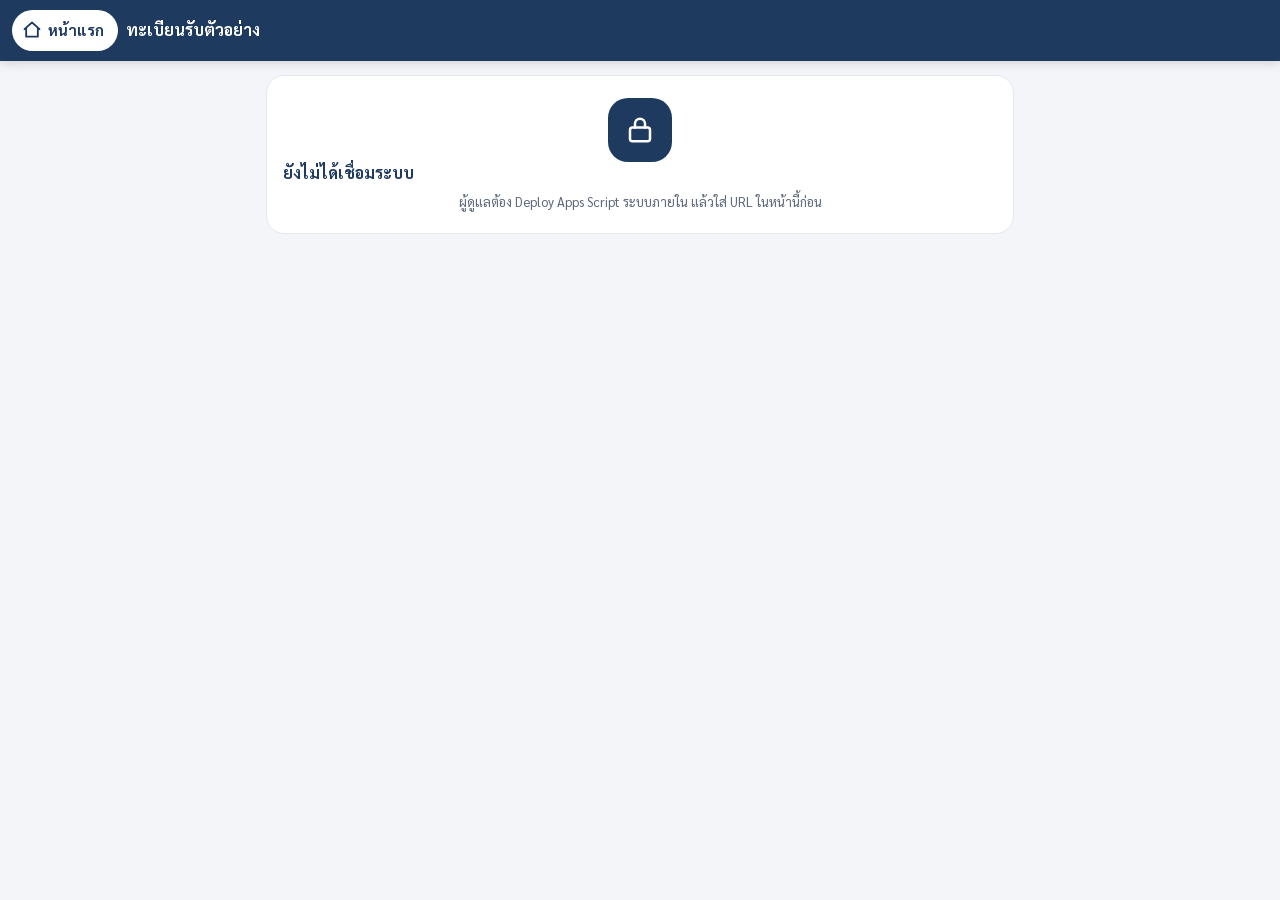
==== staff/index.html @ 274a719c "เพิ่มระบบภายใน สตว.: ทะเบียนรับตัวอย่าง (ลงรับ · ถ่ายรูปพร้อมลายน้ำ · ติดตามสถานะ/ผลทดสอบ) · การ์ดหน" ====
<!doctype html>
<html lang="th">
<head>
<meta charset="utf-8">
<meta name="viewport" content="width=device-width, initial-scale=1, viewport-fit=cover">
<meta name="theme-color" content="#1F3A5F">
<meta name="robots" content="noindex, nofollow">
<title>ทะเบียนรับตัวอย่าง · สตว.</title>
<link rel="preconnect" href="https://fonts.googleapis.com">
<link href="https://fonts.googleapis.com/css2?family=Sarabun:wght@400;600;700&display=swap" rel="stylesheet">
<link rel="manifest" href="../manifest.webmanifest">
<link rel="icon" type="image/png" href="../icons/favicon-64.png">
<link rel="apple-touch-icon" href="../icons/apple-touch-icon.png">
<link rel="stylesheet" href="../css/style.css?v=71">
</head>
<body class="stf">
<header class="appbar">
  <a class="home" href="../index.html"><svg viewBox="0 0 24 24" fill="none" stroke="currentColor" stroke-width="2.2" stroke-linecap="round" stroke-linejoin="round"><path d="M3 11l9-8 9 8M5 10v10h14V10"/></svg>หน้าแรก</a>
  <div class="ttl" id="ttl">ทะเบียนรับตัวอย่าง</div>
  <button class="who" id="who" type="button" hidden aria-label="ผู้ใช้"></button>
</header>
<main class="sx" id="app" aria-live="polite"><p class="ref" style="margin-top:24px">กำลังโหลด…</p></main>
<div class="toast" id="toast" role="status" hidden></div>
<noscript><p class="sx">ต้องเปิด JavaScript เพื่อใช้ระบบนี้</p></noscript>
<!-- URL Web app ของ Apps Script ระบบภายใน (Code-staff.gs) · ใส่หลัง Deploy · ข้อมูลอยู่หลัง PIN ไม่อยู่ในหน้านี้ -->
<script>window.STAFF_API = window.STAFF_API || '';</script>
<script src="../js/staff.js?v=71"></script>
<script>if("serviceWorker" in navigator)addEventListener("load",()=>navigator.serviceWorker.register("../sw.js").catch(()=>{}));</script>
</body>
</html>
---- css/style.css ----
/* เว็บเกณฑ์การนำส่งวัสดุ General Test — สตว. สทช.14 · ดีไซน์ A (แอปการ์ด) ใช้ร่วมทุกหน้า */
:root{
  --bg:#F3F5F9; --card:#FFFFFF; --ink:#14213D; --muted:#5C6779; --line:#E3E8EF;
  --pri:#1F3A5F; --pri-2:#2E5582; --pri-ink:#1F3A5F; --acc:#E8792B; --acc-ink:#B4531A; --acc-bg:#FFF1E6; --tile:#EAF0F8;
  --ok:#1E7B4F; --ok-bg:#E7F5EE; --ok-line:#A6D9BE; --bad:#B23B2E; --bad-bg:#FCECEA; --bad-line:#EDB4AC;
  --todo:#FFF6CC; --todo-ink:#6B5300; --shadow:0 6px 20px rgba(20,33,61,.08);
  color-scheme:light;
}
@media (prefers-color-scheme: dark){
  :root:not([data-theme="light"]){
    --bg:#0E141C; --card:#18212C; --ink:#EEF2F7; --muted:#A9B4C3; --line:#2A3646;
    --pri-ink:#9CC0EE; --acc:#FF9A4D; --acc-ink:#FFB27A; --acc-bg:#3A2716; --tile:#1F2B3A;
    --ok:#5FD39A; --ok-bg:#12291E; --ok-line:#2C5A43; --bad:#FF9385; --bad-bg:#33191A; --bad-line:#6A2F2B;
    --todo:#3A3416; --todo-ink:#F5DE85; --shadow:0 6px 20px rgba(0,0,0,.35);
    color-scheme:dark;
  }
}
:root[data-theme="dark"]{
  --bg:#0E141C; --card:#18212C; --ink:#EEF2F7; --muted:#A9B4C3; --line:#2A3646;
  --pri-ink:#9CC0EE; --acc:#FF9A4D; --acc-ink:#FFB27A; --acc-bg:#3A2716; --tile:#1F2B3A;
  --ok:#5FD39A; --ok-bg:#12291E; --ok-line:#2C5A43; --bad:#FF9385; --bad-bg:#33191A; --bad-line:#6A2F2B;
  --todo:#3A3416; --todo-ink:#F5DE85; --shadow:0 6px 20px rgba(0,0,0,.35); color-scheme:dark;
}
*{box-sizing:border-box}
html,body{margin:0}
html{-webkit-text-size-adjust:100%}
body{font-family:"Sarabun",system-ui,sans-serif;font-size:17px;line-height:1.65;color:var(--ink);background:var(--bg);-webkit-font-smoothing:antialiased}
a{color:var(--pri-ink)}
::selection{background:var(--acc);color:#fff}
img{max-width:100%}

/* ---------- แถบบนของหน้าย่อย: ปุ่มหน้าแรก ---------- */
.appbar{position:sticky;top:0;z-index:20;display:flex;align-items:center;gap:10px;padding:10px 12px;background:var(--pri);color:#fff;box-shadow:0 2px 10px rgba(0,0,0,.15)}
.appbar .home{display:inline-flex;align-items:center;gap:6px;flex:none;padding:8px 14px 8px 10px;border-radius:999px;background:#fff;color:#1F3A5F;font-weight:700;font-size:15px;text-decoration:none;min-height:40px}
.appbar .home svg{width:20px;height:20px}
.appbar .ttl{flex:1;min-width:0;font-weight:700;font-size:16px;line-height:1.25;white-space:nowrap;overflow:hidden;text-overflow:ellipsis}
.pagehead{background:linear-gradient(160deg,#1F3A5F,#2E5582);color:#fff;padding:14px 18px 22px;border-radius:0 0 22px 22px}
.pagehead .kick{font-size:13px;opacity:.85}
.pagehead h1{margin:2px 0 4px;font-size:24px;line-height:1.3}
.pagehead p{margin:0;font-size:15px;opacity:.9}

/* ---------- หน้าแรก ---------- */
.hero{background:linear-gradient(160deg,#1F3A5F,#2E5582);color:#fff;padding:24px 18px 66px;border-radius:0 0 26px 26px}
.hero small{display:block;opacity:.85;font-size:13px}
.hero h1{margin:6px 0 4px;font-size:34px;line-height:1.2;letter-spacing:.01em}
.hero p{margin:0;opacity:.92;font-size:15.5px}
.cta{display:flex;gap:14px;align-items:center;margin:-46px 16px 0;padding:16px;background:var(--card);border:1px solid var(--line);border-radius:20px;box-shadow:var(--shadow);text-decoration:none;color:var(--ink);position:relative}
.cta .ic{width:54px;height:54px;border-radius:16px;background:var(--acc);display:grid;place-items:center;flex:none}
.cta b{display:block;font-size:19px;line-height:1.3}
.cta span{display:block;font-size:14px;color:var(--muted);line-height:1.4}
.cta .go{margin-left:auto;color:var(--acc);flex:none}
.wrap{max-width:780px;margin:0 auto}
.lbl{font-size:17px;font-weight:700;margin:24px 18px 10px}
.lbl .lsub{font-size:13px;font-weight:500;color:var(--muted);margin-top:2px}
.flow{display:grid;grid-template-columns:repeat(4,1fr);gap:8px;margin:0 16px}
.flow .st{background:var(--card);border:1px solid var(--line);border-radius:16px;padding:12px 6px 10px;text-align:center}
.flow .n{width:36px;height:36px;margin:0 auto 6px;border-radius:50%;background:var(--acc-bg);color:var(--acc);display:grid;place-items:center}
.flow b{display:block;font-size:14.5px;line-height:1.3}
.flow span{display:block;font-size:12.5px;color:var(--muted);line-height:1.35;margin-top:2px}
.tiles{display:grid;grid-template-columns:1fr 1fr;gap:10px;margin:0 16px}
.tiles a{display:block;background:var(--card);border:1px solid var(--line);border-radius:18px;padding:14px;min-height:124px;text-decoration:none;color:var(--ink)}
.tiles a:active,.cta:active{transform:scale(.98)}
.tiles .ti{width:42px;height:42px;border-radius:12px;background:var(--tile);color:var(--pri-ink);display:grid;place-items:center;margin-bottom:10px}
.tiles b{display:block;font-size:16px;line-height:1.3}
.tiles span{display:block;font-size:13px;color:var(--muted);line-height:1.4;margin-top:2px}
.contact{margin:18px 16px 0;background:var(--card);border:1px solid var(--line);border-radius:18px;padding:14px 16px;display:flex;gap:12px;align-items:center}
.contact .ti{width:42px;height:42px;border-radius:12px;background:var(--acc-bg);color:var(--acc);display:grid;place-items:center;flex:none}
.contact b{display:block;font-size:15.5px}
.contact a{font-weight:700;text-decoration:none;color:var(--acc-ink)}
.contact span{font-size:13.5px;color:var(--muted)}
@media(min-width:620px){.tiles{grid-template-columns:repeat(4,1fr)}}

/* ---------- เนื้อหาหน้าย่อย ---------- */
nav.chips{position:sticky;top:60px;z-index:10;background:var(--bg);overflow-x:auto;white-space:nowrap;padding:12px 16px 8px;scrollbar-width:none}
nav.chips::-webkit-scrollbar{display:none}
nav.chips a{display:inline-block;margin-right:6px;padding:6px 14px;border:1px solid var(--line);border-radius:99px;background:var(--card);color:var(--ink);text-decoration:none;font-size:14.5px}
nav.chips a:active,nav.chips a:hover{border-color:var(--acc);color:var(--acc-ink)}
main{max-width:780px;margin:0 auto;padding:6px 16px 24px}
section{background:var(--card);border:1px solid var(--line);border-radius:18px;padding:18px 16px;margin-bottom:14px;scroll-margin-top:120px}
h2{margin:0 0 12px;font-size:19px;color:var(--pri-ink);display:flex;gap:10px;align-items:center;line-height:1.35}
h2 .n{flex:none;width:32px;height:32px;border-radius:10px;background:var(--acc-bg);color:var(--acc);font-size:15px;display:grid;place-items:center;font-weight:700}
h3{font-size:17px;margin:16px 0 6px;color:var(--pri-ink)}
p{margin:6px 0}
ul{padding-left:22px}
.tw{overflow-x:auto;-webkit-overflow-scrolling:touch;margin:0 -4px;padding:0 4px}
table{width:100%;border-collapse:collapse;font-size:15px}
th,td{border-bottom:1px solid var(--line);padding:8px 8px;text-align:left;vertical-align:top}
th{background:var(--tile);color:var(--pri-ink);font-weight:700;border-bottom:0}
th:first-child{border-radius:10px 0 0 10px} th:last-child{border-radius:0 10px 10px 0}
td.c,th.c{text-align:center}
.ref{color:var(--muted);font-size:13px}
.note{background:var(--acc-bg);border-left:4px solid var(--acc);padding:10px 12px;font-size:15px;margin-top:12px;border-radius:0 10px 10px 0}
.todo{background:var(--todo);color:var(--todo-ink);border:1px dashed #C9A400;padding:1px 6px;border-radius:6px;font-size:14px}
.grid2{display:grid;grid-template-columns:1fr;gap:12px}
@media(min-width:620px){.grid2{grid-template-columns:1fr 1fr}}
.card{border-radius:14px;padding:12px 14px}
.card.ok{background:var(--ok-bg);border:1px solid var(--ok-line)}
.card.bad{background:var(--bad-bg);border:1px solid var(--bad-line)}
.card h3{margin-top:0}
.card.ok h3{color:var(--ok)} .card.bad h3{color:var(--bad)}
.card ul{margin:6px 0 0;padding-left:20px}
.photo{height:110px;border-radius:10px;background:repeating-linear-gradient(45deg,rgba(127,127,127,.12) 0 10px,transparent 10px 20px);border:1px dashed var(--muted);display:grid;place-items:center;color:var(--muted);font-size:14px;margin-bottom:8px}
.btn{display:block;text-decoration:none;text-align:center;padding:13px;border-radius:14px;background:var(--pri);color:#fff;margin-bottom:10px;font-weight:700}
.back{display:none}
ol.steps{counter-reset:s;list-style:none;padding:0;margin:8px 0}
ol.steps li{counter-increment:s;position:relative;padding:8px 0 8px 42px;border-bottom:1px dashed var(--line)}
ol.steps li:last-child{border-bottom:0}
ol.steps li::before{content:counter(s);position:absolute;left:0;top:8px;width:30px;height:30px;border-radius:50%;background:var(--acc);color:#fff;font-weight:700;display:grid;place-items:center;font-size:14px}
ol.steps li.fig{padding-left:0;border:0;counter-increment:none}
ol.steps li.fig::before{display:none}
details{border:1px solid var(--line);border-radius:14px;margin:8px 0;background:var(--card)}
details summary{cursor:pointer;padding:12px 14px;font-weight:700;color:var(--pri-ink);list-style:none}
details summary::-webkit-details-marker{display:none}
details summary::after{content:'＋';float:right;color:var(--muted)}
details[open] summary::after{content:'－'}
details .in{padding:0 14px 14px}
figure{margin:10px 0}
figure svg{width:100%;height:auto;display:block;background:#fff;border-radius:10px}
figure img{border-radius:10px;background:#fff}
figcaption{font-size:13px;color:var(--muted);text-align:center;margin-top:4px}
footer{max-width:780px;margin:0 auto;padding:8px 18px 36px;font-size:13px;color:var(--muted)}
.tohome{display:flex;justify-content:center;align-items:center;gap:8px;margin:6px 16px 0;padding:14px;border-radius:14px;border:1.5px solid var(--pri-ink);color:var(--pri-ink);font-weight:700;text-decoration:none;background:var(--card)}
.search{width:100%;font:inherit;font-size:16px;padding:12px 14px;border-radius:14px;border:1px solid var(--line);background:var(--card);color:var(--ink);margin:0 0 10px}
.search::placeholder{color:var(--muted)}
.std{display:flex;gap:12px;align-items:center;padding:12px 2px;border-bottom:1px solid var(--line);text-decoration:none;color:var(--ink)}
.std:last-child{border-bottom:0}
.std .no{flex:none;min-width:108px;max-width:132px;font-weight:700;color:var(--pri-ink);font-size:14.5px;line-height:1.3}
.std .nm{flex:1;font-size:15px;line-height:1.4}
.std .pdf{flex:none;font-size:12px;font-weight:700;color:var(--acc-ink);border:1px solid var(--acc);border-radius:8px;padding:2px 8px}
.cnt{font-size:13px;font-weight:600;color:var(--muted);margin-left:auto}
/* ปุ่ม/ลิงก์ PDF มทช. */
.mpdfs{display:flex;flex-wrap:wrap;gap:6px;align-items:center;margin:0 0 10px}
.mpdf{display:inline-flex;gap:6px;align-items:center;padding:6px 12px;border-radius:99px;border:1.5px solid var(--acc);background:var(--acc-bg);color:var(--acc-ink);font-weight:700;font-size:14px;text-decoration:none;line-height:1.2}
.mpdf:active{transform:scale(.97)}
a.mlink{color:inherit;text-decoration:underline;text-decoration-color:var(--acc);text-decoration-thickness:2px;text-underline-offset:3px}
/* คลังรูปวัสดุ */
.gal{display:grid;grid-template-columns:1fr 1fr;gap:6px;margin-bottom:8px}
.gal.one{grid-template-columns:1fr}
.gal .photo{grid-column:1/-1;margin:0}
.ph{position:relative;margin:0;border-radius:10px;overflow:hidden;background:var(--tile);aspect-ratio:4/3}
.ph img{width:100%;height:100%;object-fit:cover;display:block;cursor:zoom-in}
.ph figcaption{position:absolute;left:0;right:0;bottom:0;margin:0;padding:3px 6px;font-size:12px;line-height:1.3;color:#fff;text-align:left;background:linear-gradient(transparent,rgba(0,0,0,.7))}
.phdel{position:absolute;top:6px;right:6px;width:32px;height:32px;border-radius:50%;border:0;background:#B23B2E;color:#fff;font-size:22px;font-weight:700;line-height:1;cursor:pointer;box-shadow:0 2px 6px rgba(0,0,0,.3)}
.phadd{display:grid;place-items:center;align-content:center;gap:2px;aspect-ratio:4/3;border-radius:10px;border:2px dashed var(--acc);color:var(--acc-ink);font-weight:700;font-size:14px;cursor:pointer;background:var(--card)}
.phadd span{font-size:30px;line-height:1}
.phbar{display:flex;flex-wrap:wrap;gap:10px;align-items:center;margin:4px 0 0}
.phedit{font:inherit;font-size:14px;font-weight:700;padding:9px 14px;border-radius:12px;border:1.5px solid var(--line);background:var(--card);color:var(--muted);cursor:pointer}
.phmsg{font-size:14px;color:var(--muted)} .phmsg.err{color:var(--bad)}
.lb{position:fixed;inset:0;z-index:50;background:rgba(0,0,0,.88);display:grid;place-items:center;padding:16px}
.lb img{max-width:100%;max-height:100%;border-radius:8px}
/* หน้าแรก: ปริมาณตัวอย่างและความถี่ */
.qty{margin:0 16px}
.qty details{border-radius:18px;margin:0 0 10px}
.qty summary{font-size:16px}
.qi{padding:10px 14px;border-top:1px solid var(--line)}
.qi.sub{padding-left:30px;border-top-style:dashed;background:color-mix(in srgb,var(--line) 18%,transparent)}.qi.sub .qh b{font-size:15px}
.qh{display:flex;gap:6px;align-items:flex-start;margin-bottom:4px}
.qh b{font-size:16px;flex:1 1 auto;min-width:0;line-height:1.35;padding-top:2px}
.qh .mchip{flex:none}
.qlink{color:var(--pri-ink);font-weight:600;text-decoration:underline;text-underline-offset:2px}
.qh .chips2{display:flex;flex-direction:column;align-items:flex-end;gap:4px;flex:none}
.qd{font-size:14.5px;line-height:1.45;display:flex;gap:8px}
.qd span{flex:none;width:44px;color:var(--muted);font-size:13px;padding-top:1px}
.ctq .qd span{width:44%;font-size:13.5px;line-height:1.4}
.mchip{display:inline-block;padding:2px 10px;border-radius:99px;border:1.5px solid var(--acc);background:var(--acc-bg);color:var(--acc-ink);font-size:12.5px;font-weight:700;text-decoration:none;white-space:nowrap}
.mchip.off{border-color:var(--line);background:var(--tile);color:var(--muted)}
.mchip.none{border:1px dashed #C9A400;background:var(--todo);color:var(--todo-ink);font-weight:600}
.qref{margin:2px 4px 0}
/* ข้อความใหญ่ (ตั้งค่าตัวอักษรใหญ่บนมือถือ) ไม่ล้นจอ */
.contact{flex-wrap:wrap}.contact>div{min-width:0;flex:1}
.cta>div{min-width:0}
.tiles a,.flow .st{min-width:0;overflow-wrap:anywhere}
/* ปัญหาอุปสรรคที่พบบ่อย */
.is{border:1px solid var(--line);border-radius:14px;padding:12px 14px;margin:0 0 10px;background:var(--bg)}
.ish{display:flex;flex-wrap:wrap;gap:6px 8px;align-items:flex-start}
.ish b{font-size:16px;flex:1;min-width:60%;line-height:1.4}
.is p{margin:8px 0 0;font-size:15px;line-height:1.55}
.isl{display:block;font-size:12.5px;font-weight:700;color:var(--muted)}
.is p.fix .isl{color:var(--ok)}
.is .gal{margin:10px 0 0}
.isbtn{display:flex;gap:8px;margin-top:10px}
.isbtn .btn{margin:0;flex:1;font:inherit;font-weight:700;cursor:pointer;border:0}
.btn.ghost{background:transparent;color:var(--ink);border:1.5px solid var(--line)!important}
.btn.sm{padding:8px 12px;font-size:14px}
.btn.del{color:var(--bad)}
.isnew{width:100%;font:inherit;font-weight:700;font-size:15px;padding:12px;border-radius:14px;border:2px dashed var(--acc);background:var(--acc-bg);color:var(--acc-ink);cursor:pointer;margin-bottom:10px}
.isf{border:1.5px solid var(--acc);border-radius:14px;padding:12px;margin:0 0 10px;background:var(--card)}
.isf label{display:block;font-size:13.5px;font-weight:700;color:var(--muted);margin:0 0 8px}
.isf input,.isf select,.isf textarea{display:block;width:100%;margin-top:3px;font:inherit;font-size:16px;font-weight:400;padding:9px 10px;border-radius:10px;border:1px solid var(--line);background:var(--card);color:var(--ink)}
@media(max-width:340px){.flow{grid-template-columns:1fr 1fr}.cta{margin-left:10px;margin-right:10px}}
.ver{display:inline-block;margin-top:6px;font-size:12px;opacity:.85}
.install{margin:14px 16px 0;border-radius:18px}
.credit{display:inline-block;margin-top:2px;font-size:11.5px;opacity:.8}.credit a{color:inherit}
.credit a{white-space:nowrap}
[hidden]{display:none!important}
.sgrp{border-radius:16px;margin:0 0 10px}
.sgrp summary{font-size:15.5px;line-height:1.4}
.sgrp .in{padding:0 12px 6px}
.fold{display:inline-block;margin:0 0 4px;font-size:12.5px;font-weight:600;color:var(--acc-ink);text-decoration:none;border:1px solid var(--acc);border-radius:99px;padding:2px 10px}

.look{margin:0 0 6px;padding:4px 10px;border-left:3px solid var(--ok);background:var(--ok-bg);border-radius:0 8px 8px 0;font-size:14.5px;line-height:1.45}
.look::before{content:"✓ ";font-weight:700;color:var(--ok)}
table.mx{table-layout:fixed}
table.mx td,table.mx th{padding:9px 6px}
table.mx td:first-child{font-weight:600}
table.gr td,table.gr th{padding:8px 1px;font-size:13.5px;letter-spacing:-.2px}
table.mx td.nb{font-weight:400}

/* ปุ่มลัดคลังความรู้ ใต้การ์ดสร้างใบนำส่ง */
.quick{display:grid;grid-template-columns:repeat(4,1fr);gap:8px;margin:12px 16px 0}
.quick a{display:flex;flex-direction:column;align-items:center;gap:6px;background:var(--card);border:1px solid var(--line);border-radius:16px;padding:12px 4px 10px;text-decoration:none;color:var(--ink);text-align:center;min-width:0}
.quick a:active{transform:scale(.97)}
.quick .qi2{width:40px;height:40px;border-radius:12px;background:var(--tile);color:var(--pri-ink);display:grid;place-items:center}
.quick b{font-size:13.5px;line-height:1.3;font-weight:700}
@media(max-width:340px){.quick{grid-template-columns:1fr 1fr}}

/* ---------- ระบบภายใน สตว. (การ์ดหน้าแรก + staff/index.html) ---------- */
.staffq{grid-template-columns:1fr}
.staffq a{display:grid;grid-template-columns:40px 1fr 20px;column-gap:12px;align-items:center;text-align:left;padding:12px 14px;border-color:var(--pri-ink)}
.staffq .qi2{grid-row:1/3;background:var(--pri);color:#fff}
.staffq b{font-size:15.5px}
.staffq i{font-style:normal;font-size:13px;color:var(--muted);line-height:1.35}
.staffq .go{grid-column:3;grid-row:1/3;color:var(--pri-ink)}
.stf .appbar{gap:8px}
.stf .who{margin-left:auto;display:flex;align-items:center;gap:6px;flex:none;background:rgba(255,255,255,.12);border:0;color:#fff;font:inherit;font-size:13.5px;font-weight:600;padding:4px 10px 4px 4px;border-radius:999px;cursor:pointer;max-width:42%}
.stf .who .av{width:28px;height:28px;border-radius:50%;background:var(--acc);display:grid;place-items:center;font-weight:700;flex:none}
.stf .who .nm{overflow:hidden;text-overflow:ellipsis;white-space:nowrap}
.stf .sx{padding:0 16px 110px;max-width:780px;margin:0 auto}
.stf .box{background:var(--card);border:1px solid var(--line);border-radius:18px;padding:14px 16px;margin-top:14px}
.stf .box h2{font-size:16px;margin:0 0 8px}
.stf .st-empty{text-align:center}.stf .st-load{text-align:center;margin-top:32px}
.stf .st-err{color:var(--bad);font-size:14px;margin:8px 0 0;min-height:0}.stf .st-err:empty{display:none}
.stf .fld{display:block;margin:10px 0 0}
.stf .fld>span:first-child{display:flex;justify-content:space-between;gap:8px;font-size:13.5px;color:var(--muted);font-weight:600;margin-bottom:4px}
.stf .fld em{font-style:normal;font-weight:600;color:var(--pri-ink);font-size:12.5px}
.stf .in{width:100%;font:inherit;font-size:16px;padding:10px 12px;border-radius:12px;border:1.5px solid var(--line);background:var(--bg);color:var(--ink);min-height:46px}
.stf textarea.in{min-height:0;resize:vertical}
.stf .in:focus{outline:2px solid var(--pri-ink);outline-offset:1px}
.stf .in.auto{border-style:dashed}
.stf .in[readonly]{opacity:.75}
.stf .dth{display:block;font-size:12.5px;color:var(--muted);margin-top:2px}
.stf .row2{display:grid;grid-template-columns:1fr 1fr;gap:10px}
.stf .row3{display:grid;grid-template-columns:1fr 1.3fr 1fr;gap:6px;margin-top:6px}
.stf .row2b{display:flex;gap:8px}.stf .row2b .btn{margin:0;flex:none}
.stf .seg{display:grid;grid-template-columns:repeat(4,1fr);gap:6px}
.stf .seg button{font:inherit;font-weight:700;font-size:14px;line-height:1.25;color:var(--ink);background:var(--card);padding:8px 2px;border-radius:12px;border:1.5px solid var(--line);cursor:pointer}
.stf .seg small{display:block;font-weight:500;color:var(--muted);font-size:11.5px}
.stf .seg .on{border-color:var(--pri-ink);background:var(--tile);color:var(--pri-ink)}
.stf .mrow{padding:10px 0;border-top:1px solid var(--line)}.stf .mrow:first-child{border-top:0;padding-top:0}
.stf .mtop{display:flex;gap:8px;align-items:center}.stf .mtop>b{width:22px;flex:none;text-align:center;color:var(--muted)}
.stf .mdel{flex:none;width:40px;height:40px;border-radius:12px;border:1.5px solid var(--line);background:none;color:var(--muted);display:grid;place-items:center;cursor:pointer}
.stf .chips{display:flex;gap:6px;overflow-x:auto;margin-top:12px;padding-bottom:2px;scrollbar-width:none}
.stf .chip{flex:none;font:inherit;padding:6px 12px;border-radius:999px;border:1.5px solid var(--line);background:var(--card);color:var(--ink);font-size:13.5px;font-weight:600;cursor:pointer}
.stf .chip.on{background:var(--pri);border-color:var(--pri);color:#fff}
.stf .chip i{font-style:normal;opacity:.75;margin-left:4px}
.stf .stsearch{display:flex;align-items:center;gap:8px;margin-top:14px;background:var(--card);border:1.5px solid var(--line);border-radius:14px;padding:4px 12px;color:var(--muted)}
.stf .stsearch input{flex:1;min-width:0;border:0;background:none;font:inherit;font-size:16px;color:var(--ink);padding:8px 0;outline:0}
.stf .mhd{font-weight:700;margin:18px 2px 0;font-size:15px}.stf .mhd span{color:var(--muted);font-weight:500;font-size:13px}
.stf .rec{display:block;background:var(--card);border:1px solid var(--line);border-radius:16px;padding:12px 14px;margin-top:10px;color:var(--ink);text-decoration:none}
.stf .rec:active{transform:scale(.99)}
.stf .rec .t,.stf .dh{display:flex;justify-content:space-between;align-items:center;gap:8px}
.stf .rec .no{font-weight:700;font-size:16px}.stf .dh b{font-size:20px}
.stf .rec p{margin:2px 0 0;font-size:14px;line-height:1.45}
.stf .rec .m{font-size:12.5px;color:var(--muted);margin-top:4px;display:flex;gap:10px;flex-wrap:wrap}
.stf .dp{margin:4px 0 0;font-size:14.5px}
.stf .bd{font-size:12.5px;font-weight:700;padding:3px 10px;border-radius:999px;white-space:nowrap}
.stf .s1{background:var(--tile);color:var(--pri-ink)}.stf .s2{background:var(--acc-bg);color:var(--acc-ink)}
.stf .s3{background:var(--ok-bg);color:var(--ok)}.stf .s3b{background:var(--bad-bg);color:var(--bad)}.stf .s4{background:var(--line);color:var(--muted)}
.stf .fab{position:fixed;right:max(16px,calc(50% - 374px));bottom:calc(20px + env(safe-area-inset-bottom));display:flex;align-items:center;gap:8px;background:var(--acc);color:#fff;font-weight:700;padding:14px 20px;border-radius:999px;box-shadow:var(--shadow);font-size:16px;text-decoration:none;z-index:10}
.stf .bar{position:fixed;left:0;right:0;bottom:0;z-index:10;padding:12px max(16px,calc(50% - 374px)) calc(12px + env(safe-area-inset-bottom));background:var(--card);border-top:1px solid var(--line);display:flex;gap:10px}
.stf .bar .btn,.stf .pb .btn{flex:1;margin:0;font:inherit;font-weight:700;border:0;cursor:pointer;display:flex;align-items:center;justify-content:center;gap:8px}
.stf .btn[disabled]{opacity:.6}
.stf .pb{display:grid;grid-template-columns:1fr 1fr;gap:10px;margin-top:10px}
.stf .stph{display:grid;grid-template-columns:repeat(3,minmax(0,1fr));gap:8px;margin-top:10px}
.stf .stph figure{margin:0;position:relative}
.stf .stph img{width:100%;aspect-ratio:1;object-fit:cover;border-radius:12px;display:block;background:var(--tile)}
.stf .stphv{padding:0;border:0;background:none;width:100%;cursor:pointer;display:block}
.stf .stphx{position:absolute;top:4px;right:4px;width:30px;height:30px;border-radius:50%;border:0;background:rgba(0,0,0,.6);color:#fff;display:grid;place-items:center;cursor:pointer}
.stf .stphx svg{width:16px;height:16px}
.stf .mat{display:flex;justify-content:space-between;align-items:center;gap:8px;padding:9px 0;border-top:1px solid var(--line);font-size:14.5px}
.stf .box h2+.mat{border-top:0}
.stf .mat small{display:block;color:var(--muted);font-size:12.5px}
.stf .pf{display:flex;gap:4px;flex:none}
.stf .pf button{font:inherit;font-size:13px;font-weight:700;padding:6px 10px;border-radius:10px;border:1.5px solid var(--line);background:var(--card);color:var(--muted);cursor:pointer;min-height:36px}
.stf .pf .ok{background:var(--ok-bg);border-color:var(--ok-line);color:var(--ok)}
.stf .pf .bad{background:var(--bad-bg);border-color:var(--bad-line);color:var(--bad)}
.stf .steps{display:grid;grid-template-columns:repeat(4,1fr);gap:4px;margin-top:10px}
.stf .steps div{text-align:center;font-size:12px;line-height:1.3;color:var(--muted)}
.stf .steps div:before{content:"";display:block;height:6px;border-radius:3px;background:var(--line);margin-bottom:6px}
.stf .steps .d{color:var(--ink);font-weight:600}.stf .steps .d:before{background:var(--pri-ink)}
.stf .steps .c{color:var(--acc-ink);font-weight:700}.stf .steps .c:before{background:var(--acc)}
.stf .log{font-size:13px;color:var(--muted);margin:0;padding-left:18px}.stf .log b{color:var(--ink)}
.stf .st-login{text-align:center;margin-top:20px}.stf .st-login .fld{text-align:left}
.stf .st-login h2{font-size:20px!important;margin-top:12px!important}
.stf .lock{width:64px;height:64px;border-radius:20px;background:var(--pri);color:#fff;display:grid;place-items:center;margin:8px auto 0}
.stf .sel{font-weight:700;border-color:var(--pri-ink)!important;appearance:auto}
.stf .pinw{position:relative;display:block}
.stf .pinin{position:absolute;inset:0;width:100%;height:100%;opacity:0;font-size:16px;border:0;z-index:1;cursor:pointer}
.stf .pin{display:flex;gap:10px;justify-content:center;margin:4px 0}
.stf .pin span{width:56px;height:62px;border-radius:12px;border:1.5px solid var(--line);background:var(--bg);display:grid;place-items:center;font-size:28px}
.stf .pin span.f{border-color:var(--pri-ink)}.stf .pin span.cur{border-color:var(--acc);box-shadow:0 0 0 3px var(--acc-bg)}
.stf .chk{display:flex;gap:8px;justify-content:center;align-items:center;font-size:14px;color:var(--muted)}
.stf .st-login .btn{width:100%;border:0;font:inherit;font-weight:700;cursor:pointer;margin-top:12px}
.stf .mdl{position:fixed;inset:0;z-index:50;background:rgba(10,15,25,.55);display:flex;align-items:flex-end;justify-content:center}
.stf .mbox{background:var(--card);width:100%;max-width:560px;max-height:92vh;overflow:auto;border-radius:20px 20px 0 0;padding:16px 16px calc(16px + env(safe-area-inset-bottom))}
.stf .mbox h2{font-size:17px;margin:0 0 10px}
.stf .mbox .btn{font:inherit;font-weight:700;border:0;cursor:pointer;width:100%}
.stf .pv canvas,.stf .pv img{display:block;width:100%;border-radius:14px}
.stf .wmf{display:grid;grid-template-columns:auto 1fr;gap:6px 10px;align-items:center;margin-top:12px}
.stf .wmf .in{min-height:40px;padding:7px 10px;font-size:15px}
.stf .tg{position:relative;width:42px;height:24px;flex:none}
.stf .tg input{position:absolute;inset:0;opacity:0;margin:0;cursor:pointer;z-index:1}
.stf .tg span{position:absolute;inset:0;border-radius:12px;background:var(--line)}
.stf .tg span:after{content:"";position:absolute;left:3px;top:3px;width:18px;height:18px;border-radius:50%;background:var(--card);transition:.15s}
.stf .tg input:checked+span{background:var(--pri-ink)}.stf .tg input:checked+span:after{left:21px}
.stf .tg input:focus-visible+span{outline:2px solid var(--acc)}
.stf.noscroll{overflow:hidden}
.stf .toast{position:fixed;left:50%;transform:translateX(-50%);bottom:calc(86px + env(safe-area-inset-bottom));z-index:60;background:var(--ink);color:var(--bg);padding:10px 16px;border-radius:12px;font-size:14.5px;max-width:calc(100% - 32px);box-shadow:var(--shadow)}
.stf .toast.err{background:var(--bad);color:#fff}
@media(min-width:900px){.stf .row3{grid-template-columns:1.2fr 1.4fr 1fr}.stf .stph{grid-template-columns:repeat(5,minmax(0,1fr))}}
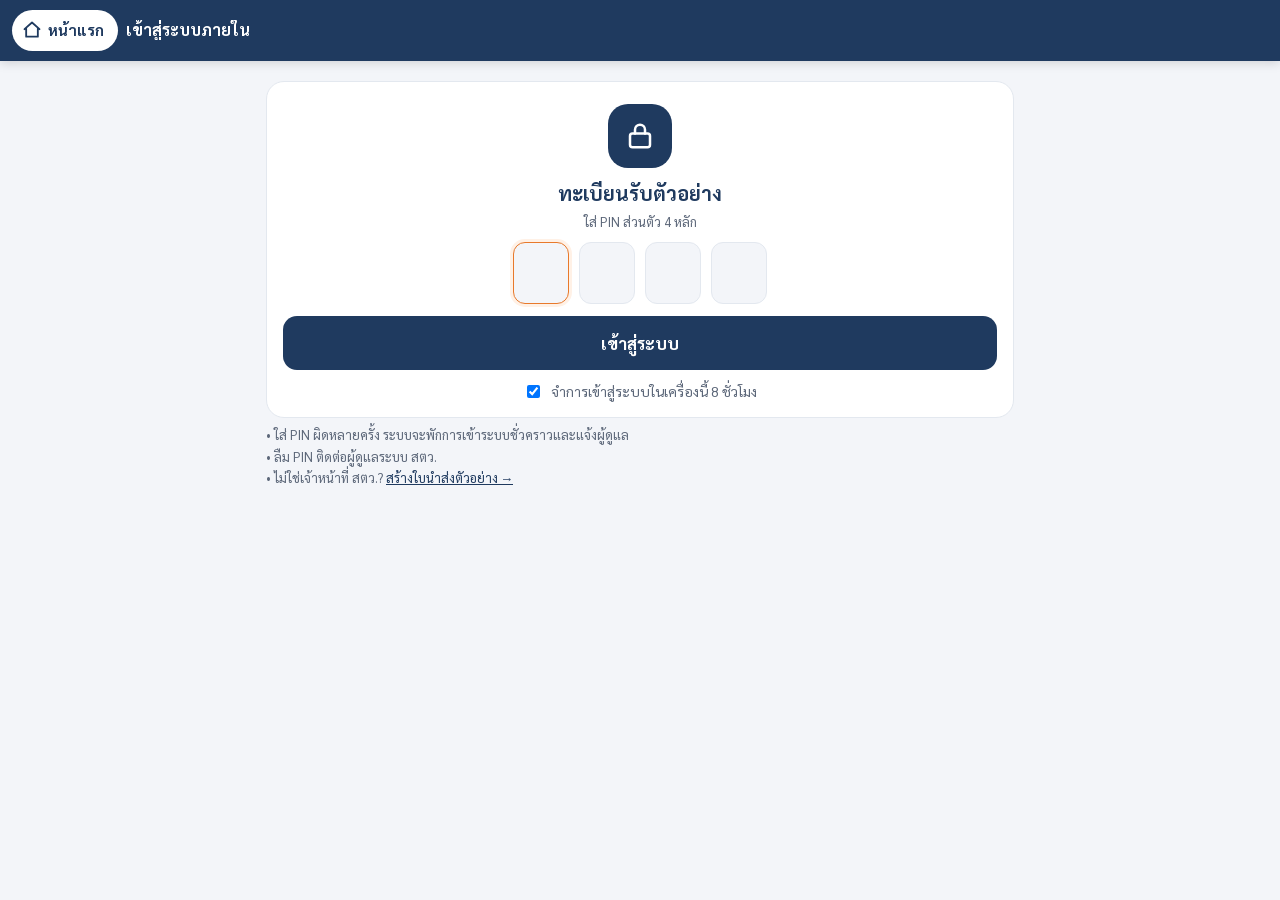
==== commit 9e728f0d: "ทะเบียนรับตัวอย่าง: เชื่อม URL Apps Script (Web app /exec) Co-Authored-By: Claude Opus 5.5 <noreply@" ====
--- a/staff/index.html
+++ b/staff/index.html
@@ -11,7 +11,7 @@
 <link rel="manifest" href="../manifest.webmanifest">
 <link rel="icon" type="image/png" href="../icons/favicon-64.png">
 <link rel="apple-touch-icon" href="../icons/apple-touch-icon.png">
-<link rel="stylesheet" href="../css/style.css?v=71">
+<link rel="stylesheet" href="../css/style.css?v=75">
 </head>
 <body class="stf">
 <header class="appbar">
@@ -23,8 +23,8 @@
 <div class="toast" id="toast" role="status" hidden></div>
 <noscript><p class="sx">ต้องเปิด JavaScript เพื่อใช้ระบบนี้</p></noscript>
 <!-- URL Web app ของ Apps Script ระบบภายใน (Code-staff.gs) · ใส่หลัง Deploy · ข้อมูลอยู่หลัง PIN ไม่อยู่ในหน้านี้ -->
-<script>window.STAFF_API = window.STAFF_API || '';</script>
-<script src="../js/staff.js?v=71"></script>
+<script>window.STAFF_API = 'https://script.google.com/macros/s/AKfycbxjmGMvIOOaWFVTyv_gmBS9ZxdXxbN4Go6lYtGlyz0adw8MLX5dmUUGglJ1IpMR5Sul/exec';</script>
+<script src="../js/staff.js?v=75"></script>
 <script>if("serviceWorker" in navigator)addEventListener("load",()=>navigator.serviceWorker.register("../sw.js").catch(()=>{}));</script>
 </body>
 </html>
--- a/css/style.css
+++ b/css/style.css
@@ -274,9 +274,9 @@
 .stf .stph{display:grid;grid-template-columns:repeat(3,minmax(0,1fr));gap:8px;margin-top:10px}
 .stf .stph figure{margin:0;position:relative}
 .stf .stph img{width:100%;aspect-ratio:1;object-fit:cover;border-radius:12px;display:block;background:var(--tile)}
-.stf .stphv{padding:0;border:0;background:none;width:100%;cursor:pointer;display:block}
-.stf .stphx{position:absolute;top:4px;right:4px;width:30px;height:30px;border-radius:50%;border:0;background:rgba(0,0,0,.6);color:#fff;display:grid;place-items:center;cursor:pointer}
-.stf .stphx svg{width:16px;height:16px}
+.stf .phv{padding:0;border:0;background:none;width:100%;cursor:pointer;display:block}
+.stf .phx{position:absolute;top:4px;right:4px;width:30px;height:30px;border-radius:50%;border:0;background:rgba(0,0,0,.6);color:#fff;display:grid;place-items:center;cursor:pointer}
+.stf .phx svg{width:16px;height:16px}
 .stf .mat{display:flex;justify-content:space-between;align-items:center;gap:8px;padding:9px 0;border-top:1px solid var(--line);font-size:14.5px}
 .stf .box h2+.mat{border-top:0}
 .stf .mat small{display:block;color:var(--muted);font-size:12.5px}
@@ -291,7 +291,7 @@
 .stf .steps .c{color:var(--acc-ink);font-weight:700}.stf .steps .c:before{background:var(--acc)}
 .stf .log{font-size:13px;color:var(--muted);margin:0;padding-left:18px}.stf .log b{color:var(--ink)}
 .stf .st-login{text-align:center;margin-top:20px}.stf .st-login .fld{text-align:left}
-.stf .st-login h2{font-size:20px!important;margin-top:12px!important}
+.stf .st-login h2{font-size:20px!important;margin:12px 0 4px!important;text-align:center;justify-content:center}
 .stf .lock{width:64px;height:64px;border-radius:20px;background:var(--pri);color:#fff;display:grid;place-items:center;margin:8px auto 0}
 .stf .sel{font-weight:700;border-color:var(--pri-ink)!important;appearance:auto}
 .stf .pinw{position:relative;display:block}
@@ -318,3 +318,17 @@
 .stf .toast{position:fixed;left:50%;transform:translateX(-50%);bottom:calc(86px + env(safe-area-inset-bottom));z-index:60;background:var(--ink);color:var(--bg);padding:10px 16px;border-radius:12px;font-size:14.5px;max-width:calc(100% - 32px);box-shadow:var(--shadow)}
 .stf .toast.err{background:var(--bad);color:#fff}
 @media(min-width:900px){.stf .row3{grid-template-columns:1.2fr 1.4fr 1fr}.stf .stph{grid-template-columns:repeat(5,minmax(0,1fr))}}
+.stf .lnk{font:inherit;font-size:13.5px;font-weight:600;color:var(--pri-ink);background:var(--card);border:1px solid var(--line);border-radius:999px;padding:3px 10px;cursor:pointer}
+.stf .mhint{display:block;font-size:12.5px;color:var(--muted);line-height:1.4;margin:4px 0 0 30px}.stf .mhint:empty{display:none}
+.stf .mother{margin:6px 0 0 30px;width:calc(100% - 30px)}
+.stf .mrow .row3{margin-left:30px}
+.stf .mdone{display:flex;align-items:center;gap:10px;margin:8px 0 0 30px;font-size:13.5px;color:var(--muted);font-weight:600}
+.stf .seg2{display:flex;gap:6px}
+.stf .seg2 button{font:inherit;font-size:14px;font-weight:700;padding:6px 14px;border-radius:10px;border:1.5px solid var(--line);background:var(--card);color:var(--muted);cursor:pointer;min-height:38px}
+.stf .seg2 .ok{background:var(--ok-bg);border-color:var(--ok-line);color:var(--ok)}
+.stf .seg2 .bad{background:var(--bad-bg);border-color:var(--bad-line);color:var(--bad)}
+.stf .mmiss{margin:8px 0 0 30px}.stf .mmiss .fld{margin-top:6px}
+.stf .mat .miss{display:block;font-size:13px;color:var(--bad);margin-top:3px;line-height:1.45}
+.stf .mat .full{display:block;font-size:12.5px;color:var(--ok);margin-top:2px}
+.stf .mat .lnk{margin-left:4px}
+.stf .missb{background:var(--bad-bg);color:var(--bad);font-weight:700;padding:0 8px;border-radius:999px}
